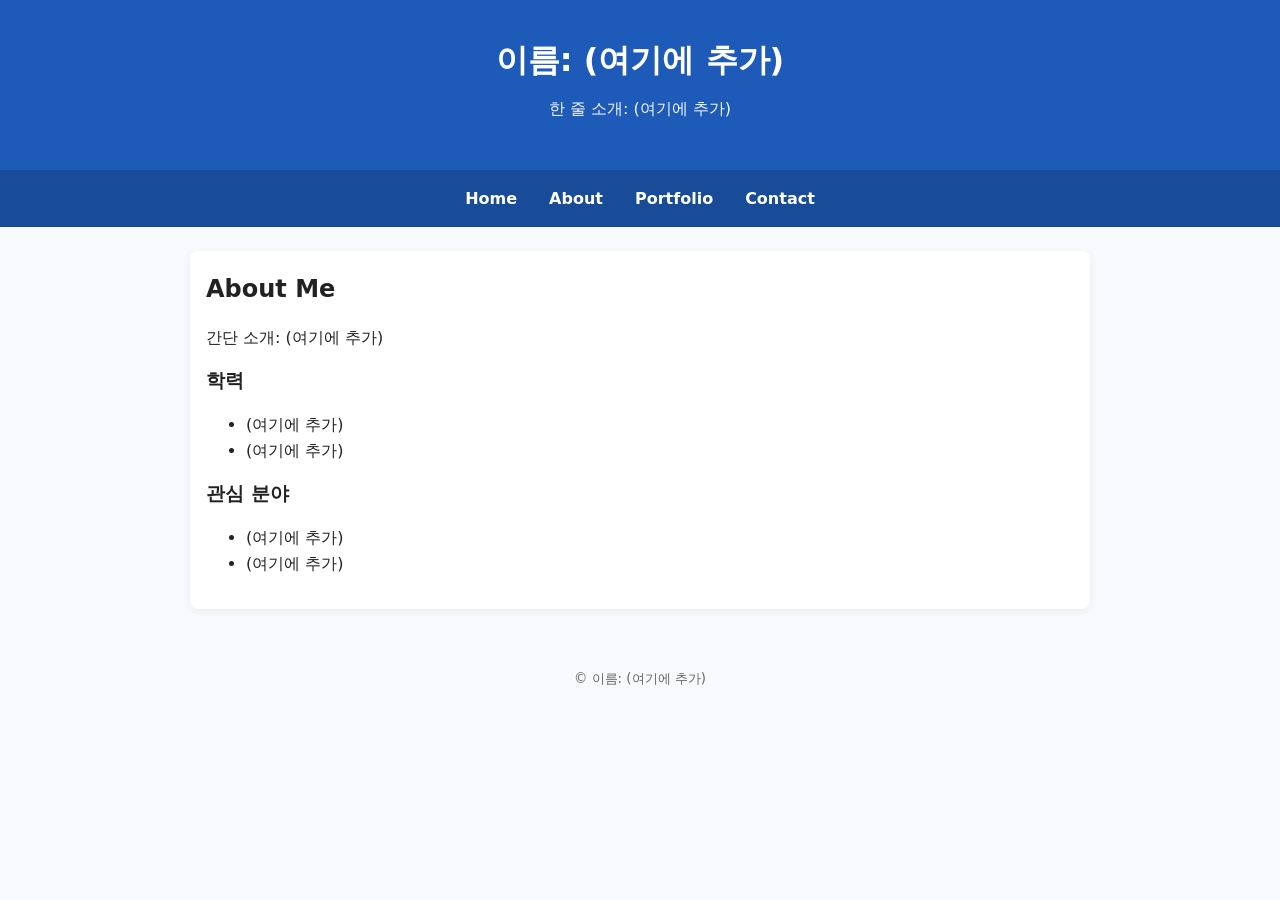
==== about.html @ e564025a "Add files via upload" ====
<!DOCTYPE html>
<html lang="ko">
<head>
  <meta charset="UTF-8" />
  <meta name="viewport" content="width=device-width, initial-scale=1.0"/>
  <title>인터넷활용 실습 템플릿</title>
  <link rel="stylesheet" href="style.css">
</head>
<body>
<header>
  <h1>이름: (여기에 추가)</h1>
  <p class="subtitle">한 줄 소개: (여기에 추가)</p>
</header>
<nav>
  <a href="index.html">Home</a>
  <a href="about.html">About</a>
  <a href="portfolio.html">Portfolio</a>
  <a href="contact.html">Contact</a>
</nav>
<main class="container">
<section>
  <h2>About Me</h2>
  <p>간단 소개: (여기에 추가)</p>
  <h3>학력</h3>
  <ul>
    <li>(여기에 추가)</li>
    <li>(여기에 추가)</li>
  </ul>
  <h3>관심 분야</h3>
  <ul>
    <li>(여기에 추가)</li>
    <li>(여기에 추가)</li>
  </ul>
</section>
</main>
<footer>
  <small>&copy; <span id="year"></span> 이름: (여기에 추가)</small>
</footer>
<script src="script.js"></script>
</body>
</html>
---- style.css ----
/* =============================================================
   색상 테마는 "여기"에서 바꿉니다. (파랑 계열 기본)
   원하는 색상 코드로 아래 4가지만 바꿔보세요.
   ------------------------------------------------------------- */
:root {
  --primary: #1e5bb8;      /* 메인 포인트 색상 */
  --primary-dark: #194c98; /* 호버/진한 포인트 */
  --bg: #f7f9fc;           /* 전체 배경 색 */
  --text: #222222;         /* 본문 글자 색 */
}
/* ============================================================= */

* { box-sizing: border-box; }
body {
  margin: 0;
  font-family: system-ui, -apple-system, "Segoe UI", Roboto, "Noto Sans KR", Arial, sans-serif;
  background: var(--bg);
  color: var(--text);
  line-height: 1.6;
}

header {
  padding: 2rem 1rem;
  text-align: center;
  background: var(--primary);
  color: #ffffff;
}
header .subtitle { margin-top: .25rem; opacity: .95; }

nav {
  background: var(--primary-dark);
  display: flex;
  gap: 1rem;
  padding: .75rem 1rem;
  justify-content: center;
  flex-wrap: wrap;
}
nav a {
  color: #ffffff;
  text-decoration: none;
  font-weight: 600;
  padding: .25rem .5rem;
}
nav a:hover { text-decoration: underline; }

.container {
  max-width: 900px;
  margin: 1.5rem auto;
  padding: 1rem;
  background: #ffffff;
  border-radius: 8px;
  box-shadow: 0 2px 8px rgba(0,0,0,.06);
}

section { margin-bottom: 1rem; }
h1, h2, h3 { margin: .2rem 0 .6rem; }

.contact-form {
  display: grid;
  grid-template-columns: 1fr;
  gap: .5rem;
  margin-top: 1rem;
}
input, textarea {
  width: 100%;
  padding: .6rem;
  border: 1px solid #ddd;
  border-radius: 6px;
  font: inherit;
}
button {
  padding: .6rem .8rem;
  border: none;
  border-radius: 6px;
  background: var(--primary);
  color: #fff;
  cursor: pointer;
  font-weight: 600;
}
button:hover { background: var(--primary-dark); }

footer {
  text-align: center;
  padding: 2rem 1rem;
  color: #666;
}

@media (max-width: 600px) {
  header h1 { font-size: 1.25rem; }
  .container { margin: 1rem; padding: .75rem; }
}
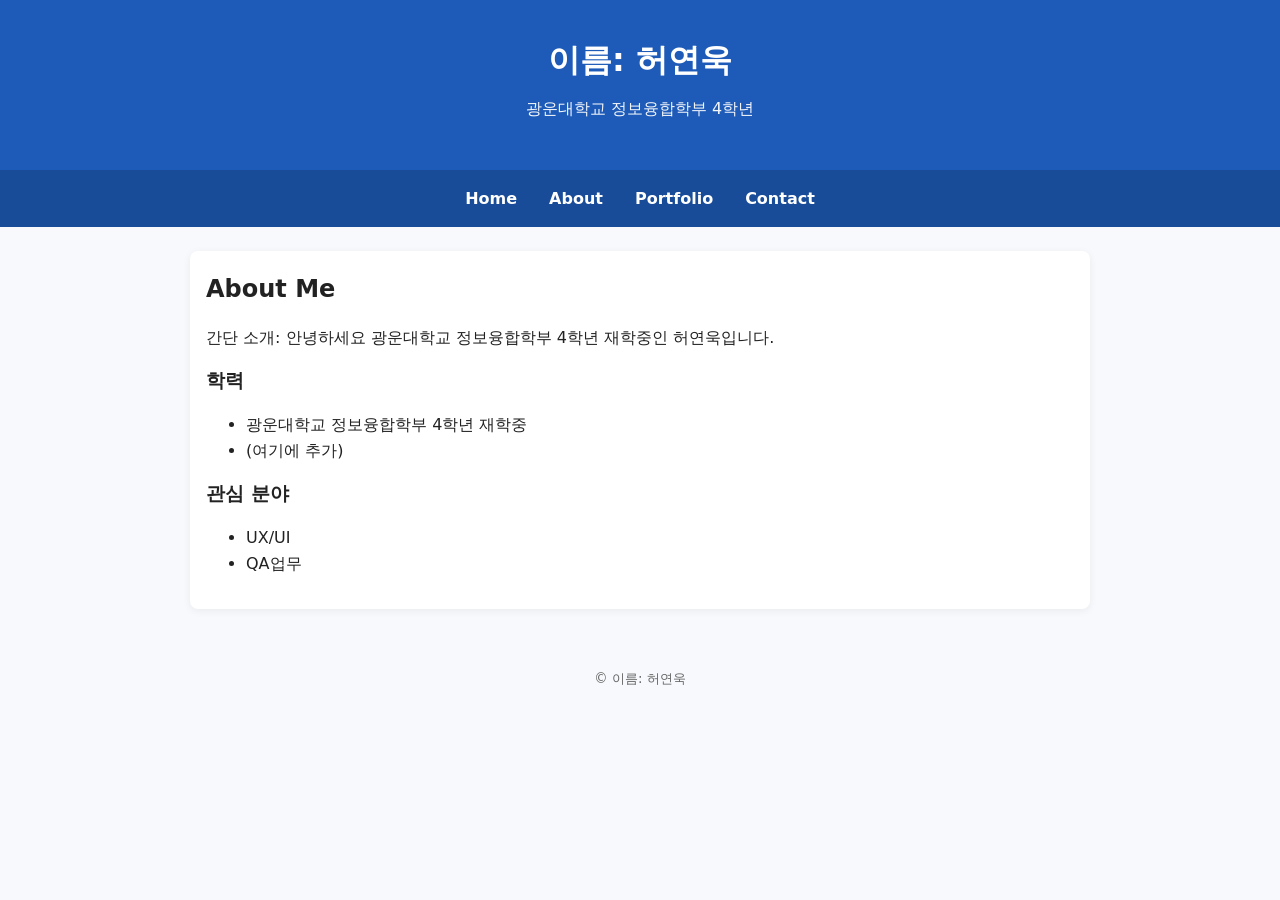
==== commit d49697e9: "Update about.html" ====
--- a/about.html
+++ b/about.html
@@ -8,8 +8,8 @@
 </head>
 <body>
 <header>
-  <h1>이름: (여기에 추가)</h1>
-  <p class="subtitle">한 줄 소개: (여기에 추가)</p>
+  <h1>이름: 허연욱</h1>
+  <p class="subtitle">광운대학교 정보융합학부 4학년</p>
 </header>
 <nav>
   <a href="index.html">Home</a>
@@ -20,21 +20,21 @@
 <main class="container">
 <section>
   <h2>About Me</h2>
-  <p>간단 소개: (여기에 추가)</p>
+  <p>간단 소개: 안녕하세요 광운대학교 정보융합학부 4학년 재학중인 허연욱입니다.</p>
   <h3>학력</h3>
   <ul>
-    <li>(여기에 추가)</li>
+    <li>광운대학교 정보융합학부 4학년 재학중</li>
     <li>(여기에 추가)</li>
   </ul>
   <h3>관심 분야</h3>
   <ul>
-    <li>(여기에 추가)</li>
-    <li>(여기에 추가)</li>
+    <li>UX/UI</li>
+    <li>QA업무</li>
   </ul>
 </section>
 </main>
 <footer>
-  <small>&copy; <span id="year"></span> 이름: (여기에 추가)</small>
+  <small>&copy; <span id="year"></span> 이름: 허연욱</small>
 </footer>
 <script src="script.js"></script>
 </body>
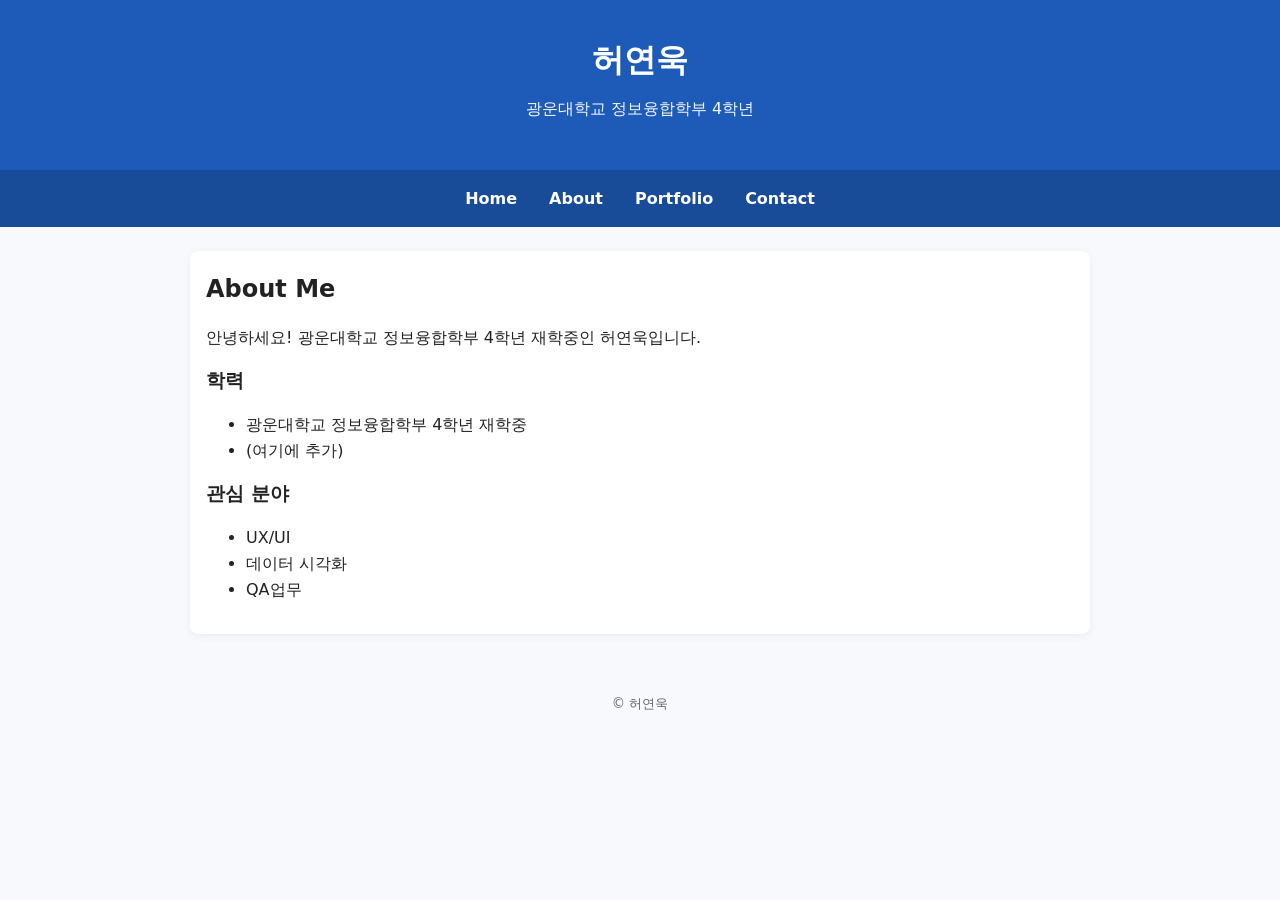
==== commit 45776184: "Update about.html" ====
--- a/about.html
+++ b/about.html
@@ -8,7 +8,7 @@
 </head>
 <body>
 <header>
-  <h1>이름: 허연욱</h1>
+  <h1>허연욱</h1>
   <p class="subtitle">광운대학교 정보융합학부 4학년</p>
 </header>
 <nav>
@@ -20,7 +20,7 @@
 <main class="container">
 <section>
   <h2>About Me</h2>
-  <p>간단 소개: 안녕하세요 광운대학교 정보융합학부 4학년 재학중인 허연욱입니다.</p>
+  <p>안녕하세요! 광운대학교 정보융합학부 4학년 재학중인 허연욱입니다.</p>
   <h3>학력</h3>
   <ul>
     <li>광운대학교 정보융합학부 4학년 재학중</li>
@@ -29,12 +29,13 @@
   <h3>관심 분야</h3>
   <ul>
     <li>UX/UI</li>
+    <li>데이터 시각화</li>
     <li>QA업무</li>
   </ul>
 </section>
 </main>
 <footer>
-  <small>&copy; <span id="year"></span> 이름: 허연욱</small>
+  <small>&copy; <span id="year"></span>허연욱</small>
 </footer>
 <script src="script.js"></script>
 </body>
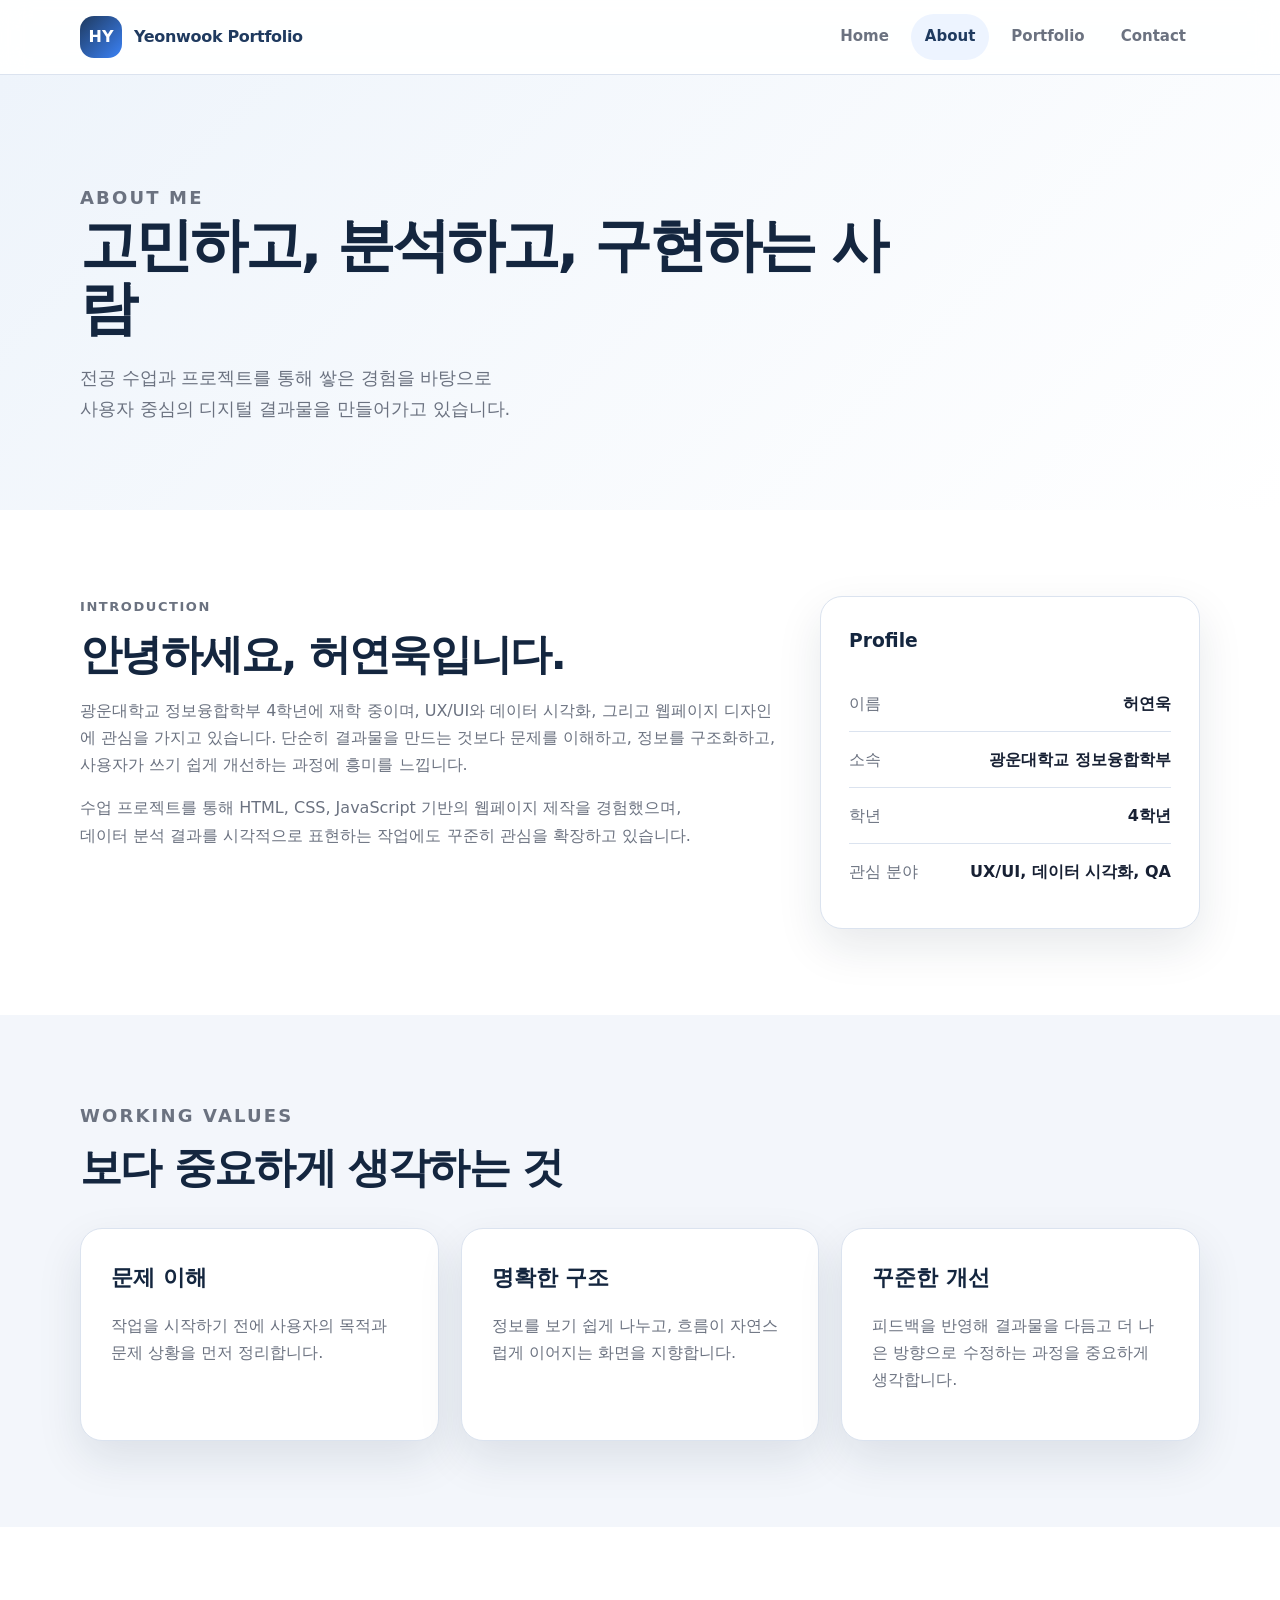
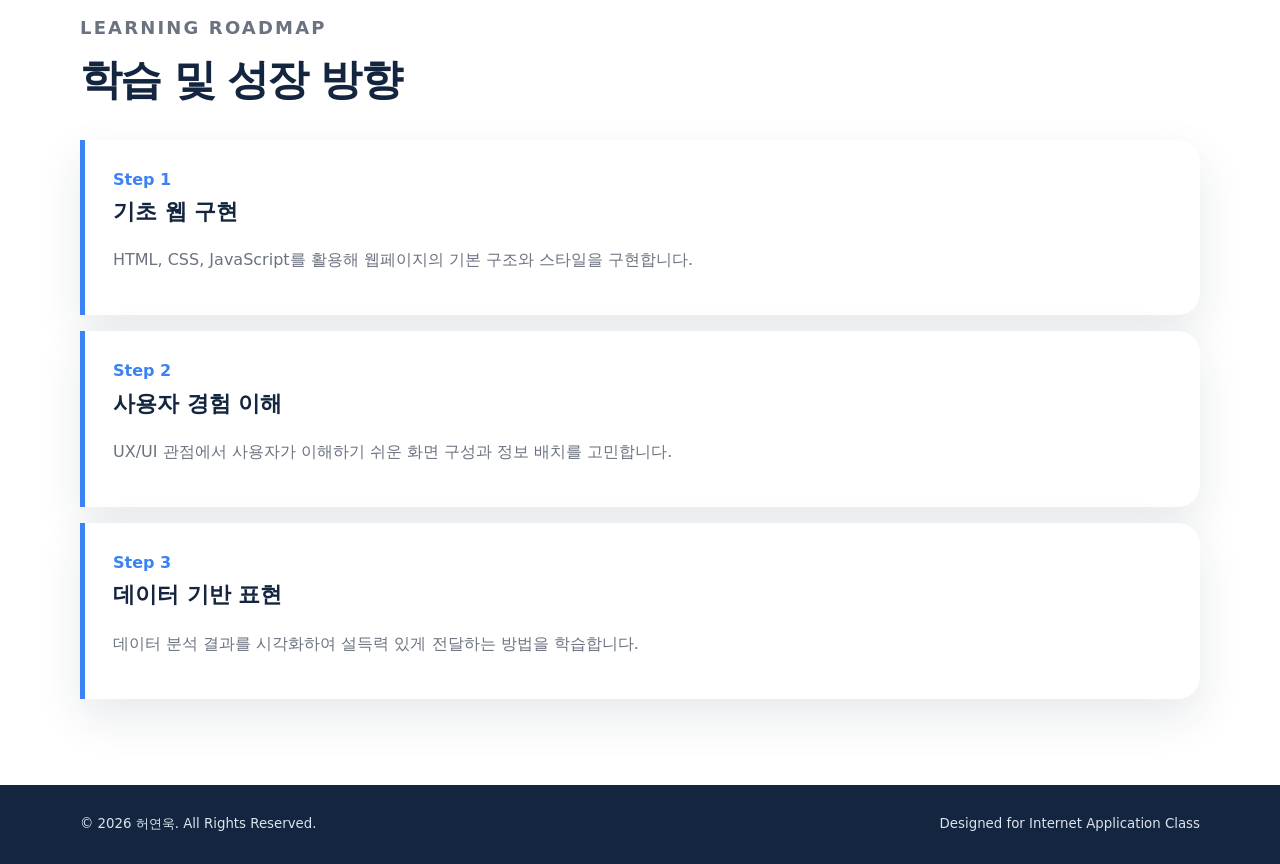
==== commit 81851908: "Update about.html" ====
--- a/about.html
+++ b/about.html
@@ -2,41 +2,131 @@
 <html lang="ko">
 <head>
   <meta charset="UTF-8" />
-  <meta name="viewport" content="width=device-width, initial-scale=1.0"/>
-  <title>인터넷활용 실습 템플릿</title>
-  <link rel="stylesheet" href="style.css">
+  <meta name="viewport" content="width=device-width, initial-scale=1.0" />
+  <title>허연욱 포트폴리오 | About</title>
+  <link rel="stylesheet" href="style.css" />
 </head>
 <body>
-<header>
-  <h1>허연욱</h1>
-  <p class="subtitle">광운대학교 정보융합학부 4학년</p>
-</header>
-<nav>
-  <a href="index.html">Home</a>
-  <a href="about.html">About</a>
-  <a href="portfolio.html">Portfolio</a>
-  <a href="contact.html">Contact</a>
-</nav>
-<main class="container">
-<section>
-  <h2>About Me</h2>
-  <p>안녕하세요! 광운대학교 정보융합학부 4학년 재학중인 허연욱입니다.</p>
-  <h3>학력</h3>
-  <ul>
-    <li>광운대학교 정보융합학부 4학년 재학중</li>
-    <li>(여기에 추가)</li>
-  </ul>
-  <h3>관심 분야</h3>
-  <ul>
-    <li>UX/UI</li>
-    <li>데이터 시각화</li>
-    <li>QA업무</li>
-  </ul>
-</section>
-</main>
-<footer>
-  <small>&copy; <span id="year"></span>허연욱</small>
-</footer>
-<script src="script.js"></script>
+  <!-- header: 사이트 공통 상단 영역입니다. -->
+  <header class="site-header">
+    <div class="header-inner">
+      <a class="brand" href="index.html" aria-label="홈으로 이동">
+        <span class="brand-mark">HY</span>
+        <span class="brand-text">Yeonwook Portfolio</span>
+      </a>
+      <nav class="gnb" aria-label="주요 메뉴">
+        <a href="index.html">Home</a>
+        <a href="about.html">About</a>
+        <a href="portfolio.html">Portfolio</a>
+        <a href="contact.html">Contact</a>
+      </nav>
+    </div>
+  </header>
+
+  <main>
+    <!-- section: 서브페이지의 제목 영역입니다. -->
+    <section class="page-hero section-padding">
+      <div class="container">
+        <p class="eyebrow">About Me</p>
+        <h1>고민하고, 분석하고, 구현하는 사람</h1>
+        <p>
+          전공 수업과 프로젝트를 통해 쌓은 경험을 바탕으로<br>
+          사용자 중심의 디지털 결과물을 만들어가고 있습니다.
+        </p>
+      </div>
+    </section>
+
+    <!-- section: 자기소개와 기본 정보를 2단 구조로 배치했습니다. -->
+    <section class="section-padding white-section">
+      <div class="container two-column">
+        <article>
+          <p class="eyebrow">Introduction</p>
+          <h2>안녕하세요, 허연욱입니다.</h2>
+          <p>
+            광운대학교 정보융합학부 4학년에 재학 중이며, UX/UI와 데이터 시각화,
+            그리고 웹페이지 디자인에 관심을 가지고 있습니다. 단순히 결과물을 만드는 것보다
+            문제를 이해하고, 정보를 구조화하고, 사용자가 쓰기 쉽게 개선하는 과정에 흥미를 느낍니다.
+          </p>
+          <p>
+            수업 프로젝트를 통해 HTML, CSS, JavaScript 기반의 웹페이지 제작을 경험했으며,<br>
+            데이터 분석 결과를 시각적으로 표현하는 작업에도 꾸준히 관심을 확장하고 있습니다.
+          </p>
+        </article>
+
+        <aside class="profile-card">
+          <h3>Profile</h3>
+          <ul class="clean-list">
+            <li><span>이름</span><strong>허연욱</strong></li>
+            <li><span>소속</span><strong>광운대학교 정보융합학부</strong></li>
+            <li><span>학년</span><strong>4학년</strong></li>
+            <li><span>관심 분야</span><strong>UX/UI, 데이터 시각화, QA</strong></li>
+          </ul>
+        </aside>
+      </div>
+    </section>
+
+    <!-- section: 기업의 비전/가치 소개처럼 개인의 태도를 정리한 영역입니다. -->
+    <section class="section-padding">
+      <div class="container">
+        <div class="section-heading">
+          <p class="eyebrow">Working Values</p>
+          <h2>보다 중요하게 생각하는 것</h2>
+        </div>
+
+        <div class="card-grid three">
+          <article class="info-card">
+            <h3>문제 이해</h3>
+            <p>작업을 시작하기 전에 사용자의 목적과 문제 상황을 먼저 정리합니다.</p>
+          </article>
+          <article class="info-card">
+            <h3>명확한 구조</h3>
+            <p>정보를 보기 쉽게 나누고, 흐름이 자연스럽게 이어지는 화면을 지향합니다.</p>
+          </article>
+          <article class="info-card">
+            <h3>꾸준한 개선</h3>
+            <p>피드백을 반영해 결과물을 다듬고 더 나은 방향으로 수정하는 과정을 중요하게 생각합니다.</p>
+          </article>
+        </div>
+      </div>
+    </section>
+
+    <!-- section: 학습 흐름을 타임라인으로 표현했습니다. -->
+    <section class="section-padding white-section">
+      <div class="container">
+        <div class="section-heading">
+          <p class="eyebrow">Learning Roadmap</p>
+          <h2>학습 및 성장 방향</h2>
+        </div>
+
+        <div class="timeline">
+          <div class="timeline-item">
+            <span>Step 1</span>
+            <h3>기초 웹 구현</h3>
+            <p>HTML, CSS, JavaScript를 활용해 웹페이지의 기본 구조와 스타일을 구현합니다.</p>
+          </div>
+          <div class="timeline-item">
+            <span>Step 2</span>
+            <h3>사용자 경험 이해</h3>
+            <p>UX/UI 관점에서 사용자가 이해하기 쉬운 화면 구성과 정보 배치를 고민합니다.</p>
+          </div>
+          <div class="timeline-item">
+            <span>Step 3</span>
+            <h3>데이터 기반 표현</h3>
+            <p>데이터 분석 결과를 시각화하여 설득력 있게 전달하는 방법을 학습합니다.</p>
+          </div>
+        </div>
+      </div>
+    </section>
+  </main>
+
+  <!-- footer: 사이트 하단 정보입니다. -->
+  <footer class="site-footer">
+    <div class="container footer-inner">
+      <small>&copy; <span id="year"></span> 허연욱. All Rights Reserved.</small>
+      <small>Designed for Internet Application Class</small>
+    </div>
+  </footer>
+
+  <script src="script.js"></script>
 </body>
 </html>
--- a/style.css
+++ b/style.css
@@ -1,91 +1,690 @@
 /* =============================================================
-   색상 테마는 "여기"에서 바꿉니다. (파랑 계열 기본)
-   원하는 색상 코드로 아래 4가지만 바꿔보세요.
-   ------------------------------------------------------------- */
+   기업 소개 페이지 느낌의 포트폴리오 스타일
+   - 색상은 아래 :root 변수에서 한 번에 변경할 수 있습니다.
+   - 카드형 레이아웃, 넓은 여백, 깔끔한 타이포그래피를 중심으로 구성했습니다.
+   ============================================================= */
 :root {
-  --primary: #1e5bb8;      /* 메인 포인트 색상 */
-  --primary-dark: #194c98; /* 호버/진한 포인트 */
-  --bg: #f7f9fc;           /* 전체 배경 색 */
-  --text: #222222;         /* 본문 글자 색 */
-}
-/* ============================================================= */
-
-* { box-sizing: border-box; }
+  --primary: #1f3a5f;       /* 메인 컬러: 신뢰감 있는 네이비 */
+  --primary-dark: #14263f;  /* 어두운 네이비 */
+  --accent: #3b82f6;        /* 포인트 블루 */
+  --bg: #f3f6fb;            /* 전체 배경색 */
+  --surface: #ffffff;       /* 카드와 섹션 배경 */
+  --text: #172033;          /* 본문 글자색 */
+  --muted: #6b7280;         /* 보조 글자색 */
+  --line: #dbe3ef;          /* 테두리 색 */
+  --shadow: 0 18px 45px rgba(21, 38, 63, 0.10);
+  --radius: 22px;
+}
+
+/* 모든 요소의 크기 계산 방식을 통일합니다. */
+* {
+  box-sizing: border-box;
+}
+
+/* 부드러운 페이지 이동 효과를 적용합니다. */
+html {
+  scroll-behavior: smooth;
+}
+
+/* body: 사이트 전체 기본 스타일입니다. */
 body {
   margin: 0;
-  font-family: system-ui, -apple-system, "Segoe UI", Roboto, "Noto Sans KR", Arial, sans-serif;
+  font-family: system-ui, -apple-system, BlinkMacSystemFont, "Segoe UI", "Noto Sans KR", Arial, sans-serif;
   background: var(--bg);
   color: var(--text);
-  line-height: 1.6;
-}
-
-header {
-  padding: 2rem 1rem;
-  text-align: center;
+  line-height: 1.7;
+}
+
+/* 이미지가 추가될 경우 화면 밖으로 넘치지 않게 합니다. */
+img {
+  max-width: 100%;
+  display: block;
+}
+
+/* a 태그 기본 밑줄을 제거합니다. */
+a {
+  color: inherit;
+  text-decoration: none;
+}
+
+/* 페이지의 최대 너비를 통일하는 공통 컨테이너입니다. */
+.container {
+  width: min(1120px, calc(100% - 40px));
+  margin: 0 auto;
+}
+
+/* 각 section의 위아래 여백입니다. */
+.section-padding {
+  padding: 86px 0;
+}
+
+/* 흰색 배경 섹션입니다. */
+.white-section {
+  background: var(--surface);
+}
+
+/* =============================================================
+   Header / Navigation
+   ============================================================= */
+.site-header {
+  position: sticky;
+  top: 0;
+  z-index: 100;
+  background: rgba(255, 255, 255, 0.92);
+  backdrop-filter: blur(14px);
+  border-bottom: 1px solid var(--line);
+}
+
+.header-inner {
+  width: min(1120px, calc(100% - 40px));
+  min-height: 74px;
+  margin: 0 auto;
+  display: flex;
+  align-items: center;
+  justify-content: space-between;
+  gap: 24px;
+}
+
+/* 브랜드 로고 영역입니다. */
+.brand {
+  display: flex;
+  align-items: center;
+  gap: 12px;
+  font-weight: 800;
+  color: var(--primary);
+}
+
+/* HY 이니셜을 로고처럼 보이게 만든 박스입니다. */
+.brand-mark {
+  width: 42px;
+  height: 42px;
+  display: grid;
+  place-items: center;
+  border-radius: 14px;
+  color: #fff;
+  background: linear-gradient(135deg, var(--primary), var(--accent));
+}
+
+.brand-text {
+  letter-spacing: -0.02em;
+}
+
+/* 메뉴 영역입니다. */
+.gnb {
+  display: flex;
+  align-items: center;
+  gap: 8px;
+  flex-wrap: wrap;
+}
+
+.gnb a {
+  padding: 10px 14px;
+  border-radius: 999px;
+  color: var(--muted);
+  font-size: 15px;
+  font-weight: 700;
+}
+
+/* 현재 페이지 메뉴와 hover 상태에 포인트 스타일을 줍니다. */
+.gnb a:hover,
+.gnb a.active {
+  color: var(--primary);
+  background: #edf4ff;
+}
+
+/* =============================================================
+   Hero Section
+   ============================================================= */
+.hero {
+  min-height: 640px;
+  display: flex;
+  align-items: center;
+  background:
+    radial-gradient(circle at 15% 20%, rgba(59, 130, 246, 0.15), transparent 32%),
+    linear-gradient(135deg, #f7fbff 0%, #eef4fb 100%);
+}
+
+.hero-grid {
+  display: grid;
+  grid-template-columns: 1.15fr 0.85fr;
+  gap: 48px;
+  align-items: center;
+}
+
+.eyebrow {
+  margin: 0 0 12px;
+  color: var(--accent);
+  font-size: 13px;
+  font-weight: 800;
+  letter-spacing: 0.12em;
+  text-transform: uppercase;
+}
+
+.hero h1,
+.page-hero h1 {
+  margin: 0;
+  color: var(--primary-dark);
+  font-size: clamp(40px, 6vw, 68px);
+  line-height: 1.1;
+  letter-spacing: -0.05em;
+}
+
+.hero-desc,
+.page-hero p,
+.section-heading p {
+  color: var(--muted);
+  font-size: 18px;
+}
+
+.hero-desc {
+  max-width: 640px;
+  margin: 24px 0 0;
+}
+
+.button-group {
+  display: flex;
+  gap: 12px;
+  flex-wrap: wrap;
+  margin-top: 34px;
+}
+
+/* 버튼 공통 스타일입니다. */
+.btn,
+button {
+  display: inline-flex;
+  align-items: center;
+  justify-content: center;
+  min-height: 46px;
+  padding: 0 20px;
+  border: 0;
+  border-radius: 999px;
+  font: inherit;
+  font-weight: 800;
+  cursor: pointer;
+}
+
+.btn.primary,
+button {
+  color: #fff;
   background: var(--primary);
-  color: #ffffff;
-}
-header .subtitle { margin-top: .25rem; opacity: .95; }
-
-nav {
+}
+
+.btn.secondary {
+  color: var(--primary);
+  background: #fff;
+  border: 1px solid var(--line);
+}
+
+.btn:hover,
+button:hover {
+  transform: translateY(-2px);
+  transition: 0.2s ease;
+}
+
+/* 히어로 오른쪽 카드입니다. */
+.hero-card {
+  position: relative;
+  overflow: hidden;
+  min-height: 390px;
+  padding: 38px;
+  border-radius: 32px;
+  color: #fff;
+  background: linear-gradient(145deg, var(--primary-dark), var(--primary));
+  box-shadow: var(--shadow);
+}
+
+/* 카드에 장식용 원을 넣어 기업 사이트 같은 느낌을 줍니다. */
+.hero-card::after {
+  content: "";
+  position: absolute;
+  right: -70px;
+  bottom: -70px;
+  width: 220px;
+  height: 220px;
+  border-radius: 50%;
+  background: rgba(255, 255, 255, 0.10);
+}
+
+.card-label {
+  display: inline-flex;
+  padding: 7px 12px;
+  border-radius: 999px;
+  background: rgba(255, 255, 255, 0.13);
+  font-size: 13px;
+  font-weight: 800;
+}
+
+.hero-card h2 {
+  margin: 42px 0 18px;
+  font-size: 36px;
+  line-height: 1.15;
+  letter-spacing: -0.04em;
+}
+
+.hero-card p {
+  position: relative;
+  z-index: 1;
+  color: rgba(255, 255, 255, 0.80);
+}
+
+/* =============================================================
+   Section Title / Card Layout
+   ============================================================= */
+.section-heading {
+  max-width: 680px;
+  margin-bottom: 34px;
+}
+
+.section-heading h2,
+.two-column h2,
+.contact-info-card h2,
+.form-card h2,
+.cta-box h2 {
+  margin: 0 0 14px;
+  color: var(--primary-dark);
+  font-size: clamp(28px, 4vw, 42px);
+  line-height: 1.2;
+  letter-spacing: -0.04em;
+}
+
+.card-grid,
+.stats-grid,
+.project-grid {
+  display: grid;
+  gap: 22px;
+}
+
+.card-grid.three,
+.stats-grid,
+.project-grid {
+  grid-template-columns: repeat(3, 1fr);
+}
+
+/* 공통 카드 스타일입니다. */
+.info-card,
+.stat-card,
+.project-card,
+.profile-card,
+.contact-info-card,
+.form-card {
+  border: 1px solid var(--line);
+  border-radius: var(--radius);
+  background: var(--surface);
+  box-shadow: var(--shadow);
+}
+
+.info-card {
+  padding: 30px;
+}
+
+.info-card h3,
+.project-card h3,
+.timeline-item h3 {
+  margin: 0 0 12px;
+  color: var(--primary-dark);
+  font-size: 22px;
+}
+
+.info-card p,
+.project-card p,
+.timeline-item p,
+.two-column p,
+.contact-info-card p,
+.form-card p {
+  color: var(--muted);
+}
+
+.icon-box {
+  width: 54px;
+  height: 54px;
+  margin-bottom: 24px;
+  display: grid;
+  place-items: center;
+  border-radius: 18px;
+  color: var(--accent);
+  background: #edf4ff;
+  font-weight: 900;
+}
+
+.stat-card {
+  padding: 28px;
+}
+
+.stat-card strong {
+  display: block;
+  margin-bottom: 8px;
+  color: var(--primary);
+  font-size: 42px;
+  line-height: 1;
+}
+
+.stat-card span {
+  color: var(--muted);
+  font-weight: 700;
+}
+
+/* =============================================================
+   Sub Page Hero / Two Column
+   ============================================================= */
+.page-hero {
+  background: linear-gradient(135deg, #eef4fb, #ffffff);
+}
+
+.page-hero h1 {
+  max-width: 850px;
+  font-size: clamp(38px, 5vw, 58px);
+}
+
+.page-hero p {
+  max-width: 720px;
+  margin: 22px 0 0;
+}
+
+.two-column {
+  display: grid;
+  grid-template-columns: 1fr 380px;
+  gap: 42px;
+}
+
+.two-column.align-center {
+  align-items: center;
+}
+
+.profile-card {
+  padding: 28px;
+}
+
+.profile-card h3 {
+  margin-top: 0;
+  color: var(--primary-dark);
+}
+
+.clean-list,
+.contact-list {
+  list-style: none;
+  margin: 0;
+  padding: 0;
+}
+
+.clean-list li {
+  display: flex;
+  justify-content: space-between;
+  gap: 20px;
+  padding: 14px 0;
+  border-bottom: 1px solid var(--line);
+}
+
+.clean-list li:last-child {
+  border-bottom: 0;
+}
+
+.clean-list span {
+  color: var(--muted);
+}
+
+.clean-list strong {
+  text-align: right;
+}
+
+/* =============================================================
+   Timeline
+   ============================================================= */
+.timeline {
+  display: grid;
+  gap: 16px;
+}
+
+.timeline-item {
+  padding: 26px 28px;
+  border-left: 5px solid var(--accent);
+  border-radius: 0 var(--radius) var(--radius) 0;
+  background: #fff;
+  box-shadow: var(--shadow);
+}
+
+.timeline-item span {
+  color: var(--accent);
+  font-weight: 900;
+}
+
+/* =============================================================
+   Portfolio Page
+   ============================================================= */
+.project-card {
+  padding: 28px;
+}
+
+.project-top {
+  display: flex;
+  justify-content: space-between;
+  align-items: center;
+  margin-bottom: 28px;
+}
+
+.project-category {
+  padding: 7px 12px;
+  border-radius: 999px;
+  color: var(--accent);
+  background: #edf4ff;
+  font-size: 13px;
+  font-weight: 900;
+}
+
+.project-number {
+  color: #c7d2e3;
+  font-size: 34px;
+  font-weight: 900;
+}
+
+.project-card ul {
+  margin: 20px 0 0;
+  padding-left: 20px;
+  color: var(--muted);
+}
+
+.skill-wrap {
+  display: flex;
+  flex-wrap: wrap;
+  gap: 12px;
+}
+
+.skill-wrap span {
+  padding: 12px 16px;
+  border-radius: 999px;
+  color: var(--primary);
+  background: #fff;
+  border: 1px solid var(--line);
+  font-weight: 800;
+}
+
+/* =============================================================
+   Contact Page
+   ============================================================= */
+.contact-grid {
+  display: grid;
+  grid-template-columns: 0.9fr 1.1fr;
+  gap: 28px;
+}
+
+.contact-info-card,
+.form-card {
+  padding: 32px;
+}
+
+.contact-list {
+  margin-top: 26px;
+}
+
+.contact-list li {
+  display: grid;
+  gap: 4px;
+  padding: 18px 0;
+  border-bottom: 1px solid var(--line);
+}
+
+.contact-list li:last-child {
+  border-bottom: 0;
+}
+
+.contact-list span {
+  color: var(--muted);
+  font-size: 14px;
+  font-weight: 800;
+}
+
+.contact-list a,
+.contact-list strong {
+  color: var(--primary-dark);
+  font-size: 17px;
+}
+
+.contact-form {
+  display: grid;
+  gap: 12px;
+  margin-top: 22px;
+}
+
+.contact-form label {
+  color: var(--primary-dark);
+  font-weight: 800;
+}
+
+input,
+textarea {
+  width: 100%;
+  padding: 14px 15px;
+  border: 1px solid var(--line);
+  border-radius: 14px;
+  background: #f9fbfe;
+  color: var(--text);
+  font: inherit;
+}
+
+input:focus,
+textarea:focus {
+  outline: 3px solid rgba(59, 130, 246, 0.18);
+  border-color: var(--accent);
+}
+
+textarea {
+  resize: vertical;
+}
+
+/* =============================================================
+   CTA / Footer
+   ============================================================= */
+.cta-section {
+  padding: 70px 0;
   background: var(--primary-dark);
-  display: flex;
-  gap: 1rem;
-  padding: .75rem 1rem;
-  justify-content: center;
+}
+
+.cta-box {
+  display: flex;
+  justify-content: space-between;
+  align-items: center;
+  gap: 24px;
+  padding: 42px;
+  border-radius: 30px;
+  background: rgba(255, 255, 255, 0.08);
+  color: #fff;
+}
+
+.cta-box h2 {
+  color: #fff;
+}
+
+.cta-box .btn.primary {
+  background: #fff;
+  color: var(--primary-dark);
+}
+
+.site-footer {
+  padding: 28px 0;
+  color: #dbe3ef;
+  background: var(--primary-dark);
+}
+
+.footer-inner {
+  display: flex;
+  justify-content: space-between;
+  gap: 16px;
   flex-wrap: wrap;
 }
-nav a {
-  color: #ffffff;
-  text-decoration: none;
-  font-weight: 600;
-  padding: .25rem .5rem;
-}
-nav a:hover { text-decoration: underline; }
-
-.container {
-  max-width: 900px;
-  margin: 1.5rem auto;
-  padding: 1rem;
-  background: #ffffff;
-  border-radius: 8px;
-  box-shadow: 0 2px 8px rgba(0,0,0,.06);
-}
-
-section { margin-bottom: 1rem; }
-h1, h2, h3 { margin: .2rem 0 .6rem; }
-
-.contact-form {
-  display: grid;
-  grid-template-columns: 1fr;
-  gap: .5rem;
-  margin-top: 1rem;
-}
-input, textarea {
-  width: 100%;
-  padding: .6rem;
-  border: 1px solid #ddd;
-  border-radius: 6px;
-  font: inherit;
-}
-button {
-  padding: .6rem .8rem;
-  border: none;
-  border-radius: 6px;
-  background: var(--primary);
-  color: #fff;
-  cursor: pointer;
-  font-weight: 600;
-}
-button:hover { background: var(--primary-dark); }
-
-footer {
-  text-align: center;
-  padding: 2rem 1rem;
-  color: #666;
-}
-
-@media (max-width: 600px) {
-  header h1 { font-size: 1.25rem; }
-  .container { margin: 1rem; padding: .75rem; }
-}
+
+/* =============================================================
+   JavaScript와 함께 사용하는 간단한 애니메이션 클래스
+   ============================================================= */
+.reveal {
+  opacity: 0;
+  transform: translateY(18px);
+  transition: opacity 0.55s ease, transform 0.55s ease;
+}
+
+.reveal.is-visible {
+  opacity: 1;
+  transform: translateY(0);
+}
+
+/* =============================================================
+   Responsive Design: 화면이 작아졌을 때의 스타일입니다.
+   ============================================================= */
+@media (max-width: 900px) {
+  .header-inner {
+    flex-direction: column;
+    justify-content: center;
+    padding: 16px 0;
+  }
+
+  .hero-grid,
+  .two-column,
+  .contact-grid {
+    grid-template-columns: 1fr;
+  }
+
+  .hero {
+    min-height: auto;
+  }
+
+  .card-grid.three,
+  .stats-grid,
+  .project-grid {
+    grid-template-columns: 1fr;
+  }
+
+  .cta-box {
+    align-items: flex-start;
+    flex-direction: column;
+  }
+}
+
+@media (max-width: 560px) {
+  .container,
+  .header-inner {
+    width: min(100% - 28px, 1120px);
+  }
+
+  .section-padding {
+    padding: 64px 0;
+  }
+
+  .brand-text {
+    display: none;
+  }
+
+  .gnb {
+    justify-content: center;
+  }
+
+  .gnb a {
+    padding: 8px 10px;
+    font-size: 14px;
+  }
+
+  .hero-card,
+  .cta-box,
+  .contact-info-card,
+  .form-card,
+  .profile-card {
+    padding: 26px;
+  }
+}
